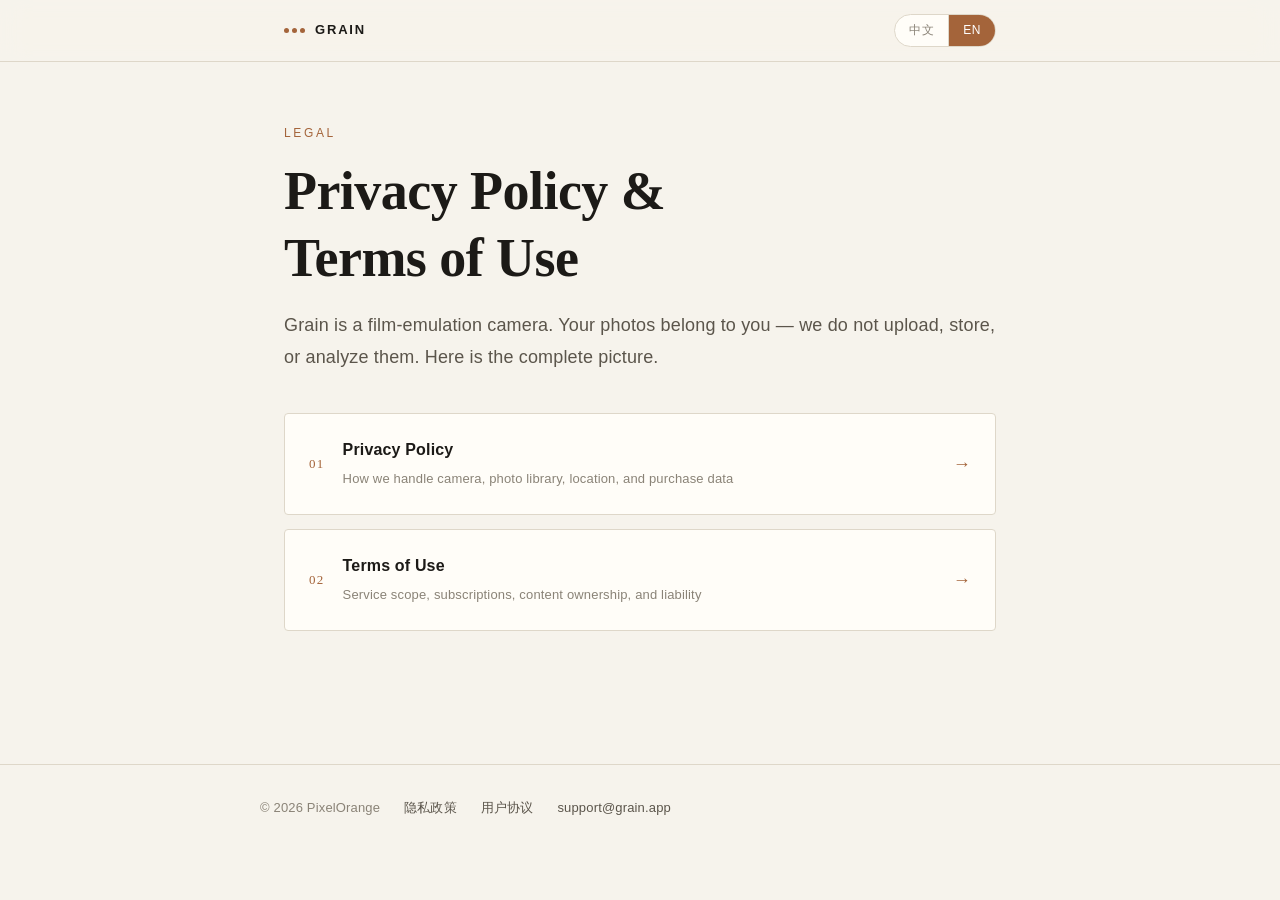
==== index.html @ 2bc1b4ed "Add Grain privacy policy and terms of use" ====
<!DOCTYPE html>
<html lang="zh-CN" data-lang="zh">
<head>
<meta charset="UTF-8">
<meta name="viewport" content="width=device-width, initial-scale=1, viewport-fit=cover">
<title>Grain — 隐私政策与用户协议</title>
<meta name="description" content="Grain 胶片相机 App 的隐私政策与用户协议。">
<link rel="stylesheet" href="style.css">
</head>
<body>

<header class="site-header">
  <div class="site-header__inner">
    <a class="brand" href="index.html">
      <span class="brand__dots"><i></i><i></i><i></i></span>
      Grain
    </a>
    <span class="spacer"></span>
    <div class="lang-switch" role="group" aria-label="Language / 语言">
      <button type="button" data-set-lang="zh" class="active">中文</button>
      <button type="button" data-set-lang="en">EN</button>
    </div>
  </div>
</header>

<main class="landing">

  <p class="kicker">Legal</p>

  <div data-lang-block="zh">
    <h1>隐私政策与<br>用户协议</h1>
    <p class="lead">Grain 是一款胶片模拟相机。你的照片属于你——我们不上传、不保存、不分析你的照片内容。这里是我们对这件事的完整说明。</p>
    <div class="doc-links">
      <a class="doc-link" href="privacy.html">
        <span class="doc-link__index">01</span>
        <span class="doc-link__body">
          <span class="doc-link__title">隐私政策</span>
          <span class="doc-link__desc">我们如何处理相机、相册、定位与订阅信息</span>
        </span>
        <span class="doc-link__arrow">→</span>
      </a>
      <a class="doc-link" href="terms.html">
        <span class="doc-link__index">02</span>
        <span class="doc-link__body">
          <span class="doc-link__title">用户协议</span>
          <span class="doc-link__desc">服务内容、订阅条款、内容归属与责任范围</span>
        </span>
        <span class="doc-link__arrow">→</span>
      </a>
    </div>
  </div>

  <div data-lang-block="en">
    <h1>Privacy Policy &amp;<br>Terms of Use</h1>
    <p class="lead">Grain is a film-emulation camera. Your photos belong to you — we do not upload, store, or analyze them. Here is the complete picture.</p>
    <div class="doc-links">
      <a class="doc-link" href="privacy.html">
        <span class="doc-link__index">01</span>
        <span class="doc-link__body">
          <span class="doc-link__title">Privacy Policy</span>
          <span class="doc-link__desc">How we handle camera, photo library, location, and purchase data</span>
        </span>
        <span class="doc-link__arrow">→</span>
      </a>
      <a class="doc-link" href="terms.html">
        <span class="doc-link__index">02</span>
        <span class="doc-link__body">
          <span class="doc-link__title">Terms of Use</span>
          <span class="doc-link__desc">Service scope, subscriptions, content ownership, and liability</span>
        </span>
        <span class="doc-link__arrow">→</span>
      </a>
    </div>
  </div>

</main>

<footer class="site-footer">
  <div class="site-footer__inner">
    <span>© 2026 PixelOrange</span>
    <a href="privacy.html">隐私政策</a>
    <a href="terms.html">用户协议</a>
    <a href="mailto:support@grain.app">support@grain.app</a>
  </div>
</footer>

<script>
(function () {
  var KEY = 'grain-legal-lang';
  var btns = document.querySelectorAll('[data-set-lang]');

  function setLang(lang) {
    document.documentElement.setAttribute('data-lang', lang);
    document.documentElement.setAttribute('lang', lang === 'zh' ? 'zh-CN' : 'en');
    for (var i = 0; i < btns.length; i++) {
      btns[i].classList.toggle('active', btns[i].getAttribute('data-set-lang') === lang);
    }
    try { localStorage.setItem(KEY, lang); } catch (e) {}
  }

  var saved = null;
  try { saved = localStorage.getItem(KEY); } catch (e) {}
  var initial = saved || ((navigator.language || 'en').toLowerCase().indexOf('zh') === 0 ? 'zh' : 'en');
  setLang(initial);

  for (var i = 0; i < btns.length; i++) {
    btns[i].addEventListener('click', function () {
      setLang(this.getAttribute('data-set-lang'));
    });
  }
})();
</script>

</body>
</html>
---- style.css ----
/* Grain — Legal Pages
   静态站点样式，可直接用于 GitHub Pages / 任意静态托管 */

:root {
  --paper: #f6f3ec;
  --paper-raised: #fffdf8;
  --ink: #1c1a17;
  --ink-soft: #5b554b;
  --ink-faint: #8a8377;
  --line: #ded7c9;
  --accent: #a4643a;
  --accent-soft: #f0e4d8;
  --max: 760px;
  --radius: 4px;
}

@media (prefers-color-scheme: dark) {
  :root {
    --paper: #121110;
    --paper-raised: #1a1918;
    --ink: #ece8e0;
    --ink-soft: #b3ada2;
    --ink-faint: #837d73;
    --line: #302e2b;
    --accent: #d08d5e;
    --accent-soft: #2a231d;
  }
}

* { box-sizing: border-box; }

html {
  -webkit-text-size-adjust: 100%;
  scroll-behavior: smooth;
}

body {
  margin: 0;
  background: var(--paper);
  color: var(--ink);
  font-family: -apple-system, BlinkMacSystemFont, "SF Pro Text", "PingFang SC",
    "Hiragino Sans GB", "Microsoft YaHei", "Helvetica Neue", Arial, sans-serif;
  font-size: 16px;
  line-height: 1.75;
  letter-spacing: 0.01em;
  -webkit-font-smoothing: antialiased;
}

a { color: var(--accent); text-decoration: none; }
a:hover { text-decoration: underline; }

/* ---------- 顶部导航 ---------- */

.site-header {
  position: sticky;
  top: 0;
  z-index: 10;
  background: color-mix(in srgb, var(--paper) 88%, transparent);
  backdrop-filter: saturate(180%) blur(14px);
  -webkit-backdrop-filter: saturate(180%) blur(14px);
  border-bottom: 1px solid var(--line);
}

.site-header__inner {
  max-width: var(--max);
  margin: 0 auto;
  padding: 14px 24px;
  display: flex;
  align-items: center;
  gap: 16px;
}

.brand {
  display: flex;
  align-items: center;
  gap: 10px;
  color: var(--ink);
  font-weight: 600;
  letter-spacing: 0.14em;
  font-size: 13px;
  text-transform: uppercase;
}

.brand:hover { text-decoration: none; opacity: 0.75; }

.brand__dots {
  display: inline-flex;
  gap: 3px;
}

.brand__dots i {
  width: 5px;
  height: 5px;
  border-radius: 50%;
  background: var(--accent);
  display: block;
}

.spacer { flex: 1; }

.lang-switch {
  display: inline-flex;
  border: 1px solid var(--line);
  border-radius: 999px;
  overflow: hidden;
  background: var(--paper-raised);
}

.lang-switch button {
  appearance: none;
  border: 0;
  background: transparent;
  color: var(--ink-faint);
  font: inherit;
  font-size: 12px;
  letter-spacing: 0.04em;
  padding: 5px 14px;
  cursor: pointer;
  transition: background 0.18s ease, color 0.18s ease;
}

.lang-switch button + button { border-left: 1px solid var(--line); }

.lang-switch button.active {
  background: var(--accent);
  color: #fff;
}

/* ---------- 正文 ---------- */

main {
  max-width: var(--max);
  margin: 0 auto;
  padding: 56px 24px 96px;
}

.doc-head {
  padding-bottom: 32px;
  border-bottom: 1px solid var(--line);
  margin-bottom: 40px;
}

.kicker {
  font-size: 12px;
  letter-spacing: 0.22em;
  text-transform: uppercase;
  color: var(--accent);
  margin: 0 0 14px;
}

h1 {
  font-family: "Songti SC", "Times New Roman", Georgia, serif;
  font-size: clamp(30px, 5vw, 42px);
  line-height: 1.25;
  font-weight: 600;
  margin: 0 0 16px;
  letter-spacing: -0.01em;
}

.meta {
  display: flex;
  flex-wrap: wrap;
  gap: 6px 20px;
  font-size: 13px;
  color: var(--ink-faint);
  margin: 0;
}

h2 {
  font-size: 19px;
  font-weight: 600;
  margin: 44px 0 14px;
  padding-left: 14px;
  border-left: 3px solid var(--accent);
  line-height: 1.4;
}

h3 {
  font-size: 16px;
  font-weight: 600;
  margin: 26px 0 10px;
}

p { margin: 0 0 14px; }

ul, ol { margin: 0 0 16px; padding-left: 22px; }
li { margin-bottom: 8px; }

strong { font-weight: 600; }

.lead {
  font-size: 17px;
  line-height: 1.8;
  color: var(--ink);
  background: var(--accent-soft);
  border-radius: var(--radius);
  padding: 20px 22px;
  margin: 0 0 28px;
}

table {
  width: 100%;
  border-collapse: collapse;
  margin: 20px 0 26px;
  font-size: 14px;
  line-height: 1.6;
}

th, td {
  text-align: left;
  vertical-align: top;
  padding: 12px 12px;
  border-bottom: 1px solid var(--line);
}

th {
  font-weight: 600;
  font-size: 12px;
  letter-spacing: 0.08em;
  text-transform: uppercase;
  color: var(--ink-faint);
  border-bottom: 1px solid var(--ink-faint);
}

tbody tr:last-child td { border-bottom: 1px solid var(--line); }

.note {
  font-size: 14px;
  color: var(--ink-soft);
  border-left: 2px solid var(--line);
  padding-left: 16px;
  margin: 20px 0;
}

.contact-card {
  background: var(--paper-raised);
  border: 1px solid var(--line);
  border-radius: var(--radius);
  padding: 22px 24px;
  margin: 24px 0;
}

.contact-card p:last-child { margin-bottom: 0; }

/* ---------- 首页 ---------- */

.landing {
  min-height: 78vh;
  display: flex;
  flex-direction: column;
  justify-content: center;
  padding-top: 24px;
}

.landing h1 { font-size: clamp(34px, 6vw, 54px); }

.landing .lead { background: transparent; padding: 0; font-size: 18px; color: var(--ink-soft); }

.doc-links {
  display: grid;
  gap: 14px;
  margin-top: 40px;
}

.doc-link {
  display: flex;
  align-items: center;
  gap: 18px;
  padding: 22px 24px;
  background: var(--paper-raised);
  border: 1px solid var(--line);
  border-radius: var(--radius);
  color: var(--ink);
  transition: border-color 0.18s ease, transform 0.18s ease;
}

.doc-link:hover {
  text-decoration: none;
  border-color: var(--accent);
  transform: translateY(-1px);
}

.doc-link__index {
  font-family: "Songti SC", Georgia, serif;
  font-size: 13px;
  color: var(--accent);
  letter-spacing: 0.1em;
}

.doc-link__body { flex: 1; }
.doc-link__title { font-weight: 600; display: block; }
.doc-link__desc { font-size: 13px; color: var(--ink-faint); }
.doc-link__arrow { color: var(--accent); font-size: 18px; }

/* ---------- 页脚 ---------- */

.site-footer {
  border-top: 1px solid var(--line);
  padding: 32px 24px 48px;
}

.site-footer__inner {
  max-width: var(--max);
  margin: 0 auto;
  display: flex;
  flex-wrap: wrap;
  gap: 8px 24px;
  align-items: baseline;
  font-size: 13px;
  color: var(--ink-faint);
}

.site-footer a { color: var(--ink-soft); }

/* ---------- 语言切换 ---------- */

html[data-lang="zh"] [data-lang-block="en"],
html[data-lang="en"] [data-lang-block="zh"] { display: none; }

/* ---------- 打印 ---------- */

@media print {
  .site-header, .site-footer, .lang-switch { display: none; }
  body { background: #fff; color: #000; }
  main { padding: 0; max-width: none; }
  h2 { page-break-after: avoid; }
  a { color: #000; }
}

@media (max-width: 560px) {
  main { padding: 36px 18px 72px; }
  .site-header__inner { padding: 12px 18px; }
  table { font-size: 13px; }
  th, td { padding: 10px 8px; }
  h2 { margin-top: 34px; }
}
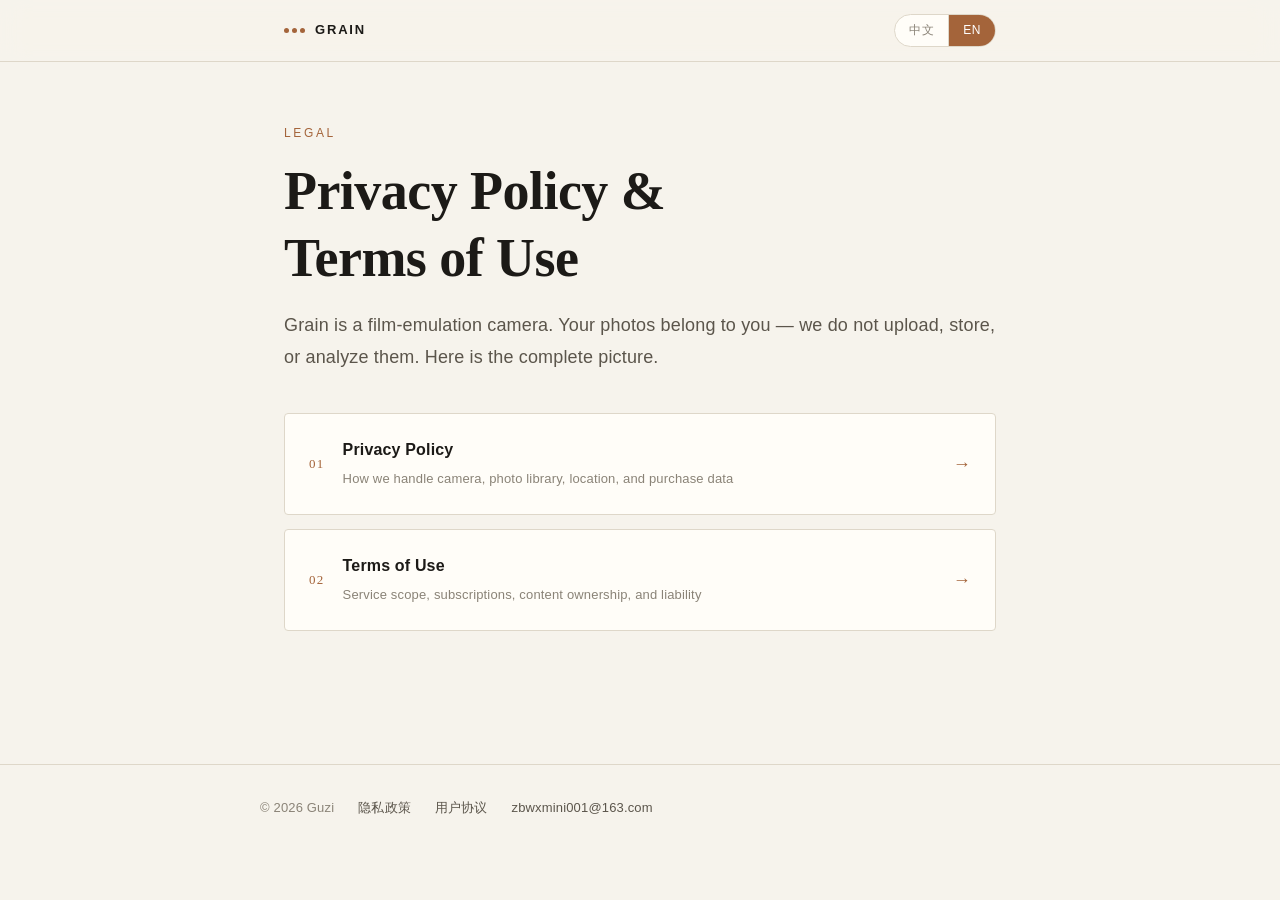
==== commit b01cc3ff: "Update operator to Guzi, contact email, and default language to English" ====
--- a/index.html
+++ b/index.html
@@ -1,9 +1,9 @@
 <!DOCTYPE html>
-<html lang="zh-CN" data-lang="zh">
+<html lang="en" data-lang="en" data-title-en="Grain — Privacy Policy &amp; Terms of Use" data-title-zh="Grain — 隐私政策与用户协议">
 <head>
 <meta charset="UTF-8">
 <meta name="viewport" content="width=device-width, initial-scale=1, viewport-fit=cover">
-<title>Grain — 隐私政策与用户协议</title>
+<title>Grain — Privacy Policy &amp; Terms of Use</title>
 <meta name="description" content="Grain 胶片相机 App 的隐私政策与用户协议。">
 <link rel="stylesheet" href="style.css">
 </head>
@@ -77,10 +77,10 @@
 
 <footer class="site-footer">
   <div class="site-footer__inner">
-    <span>© 2026 PixelOrange</span>
+    <span>© 2026 Guzi</span>
     <a href="privacy.html">隐私政策</a>
     <a href="terms.html">用户协议</a>
-    <a href="mailto:support@grain.app">support@grain.app</a>
+    <a href="mailto:zbwxmini001@163.com">zbwxmini001@163.com</a>
   </div>
 </footer>
 
@@ -95,12 +95,15 @@
     for (var i = 0; i < btns.length; i++) {
       btns[i].classList.toggle('active', btns[i].getAttribute('data-set-lang') === lang);
     }
+    var title = document.documentElement.getAttribute(
+      lang === 'zh' ? 'data-title-zh' : 'data-title-en');
+    if (title) document.title = title;
     try { localStorage.setItem(KEY, lang); } catch (e) {}
   }
 
   var saved = null;
   try { saved = localStorage.getItem(KEY); } catch (e) {}
-  var initial = saved || ((navigator.language || 'en').toLowerCase().indexOf('zh') === 0 ? 'zh' : 'en');
+  var initial = saved || 'en';
   setLang(initial);
 
   for (var i = 0; i < btns.length; i++) {
